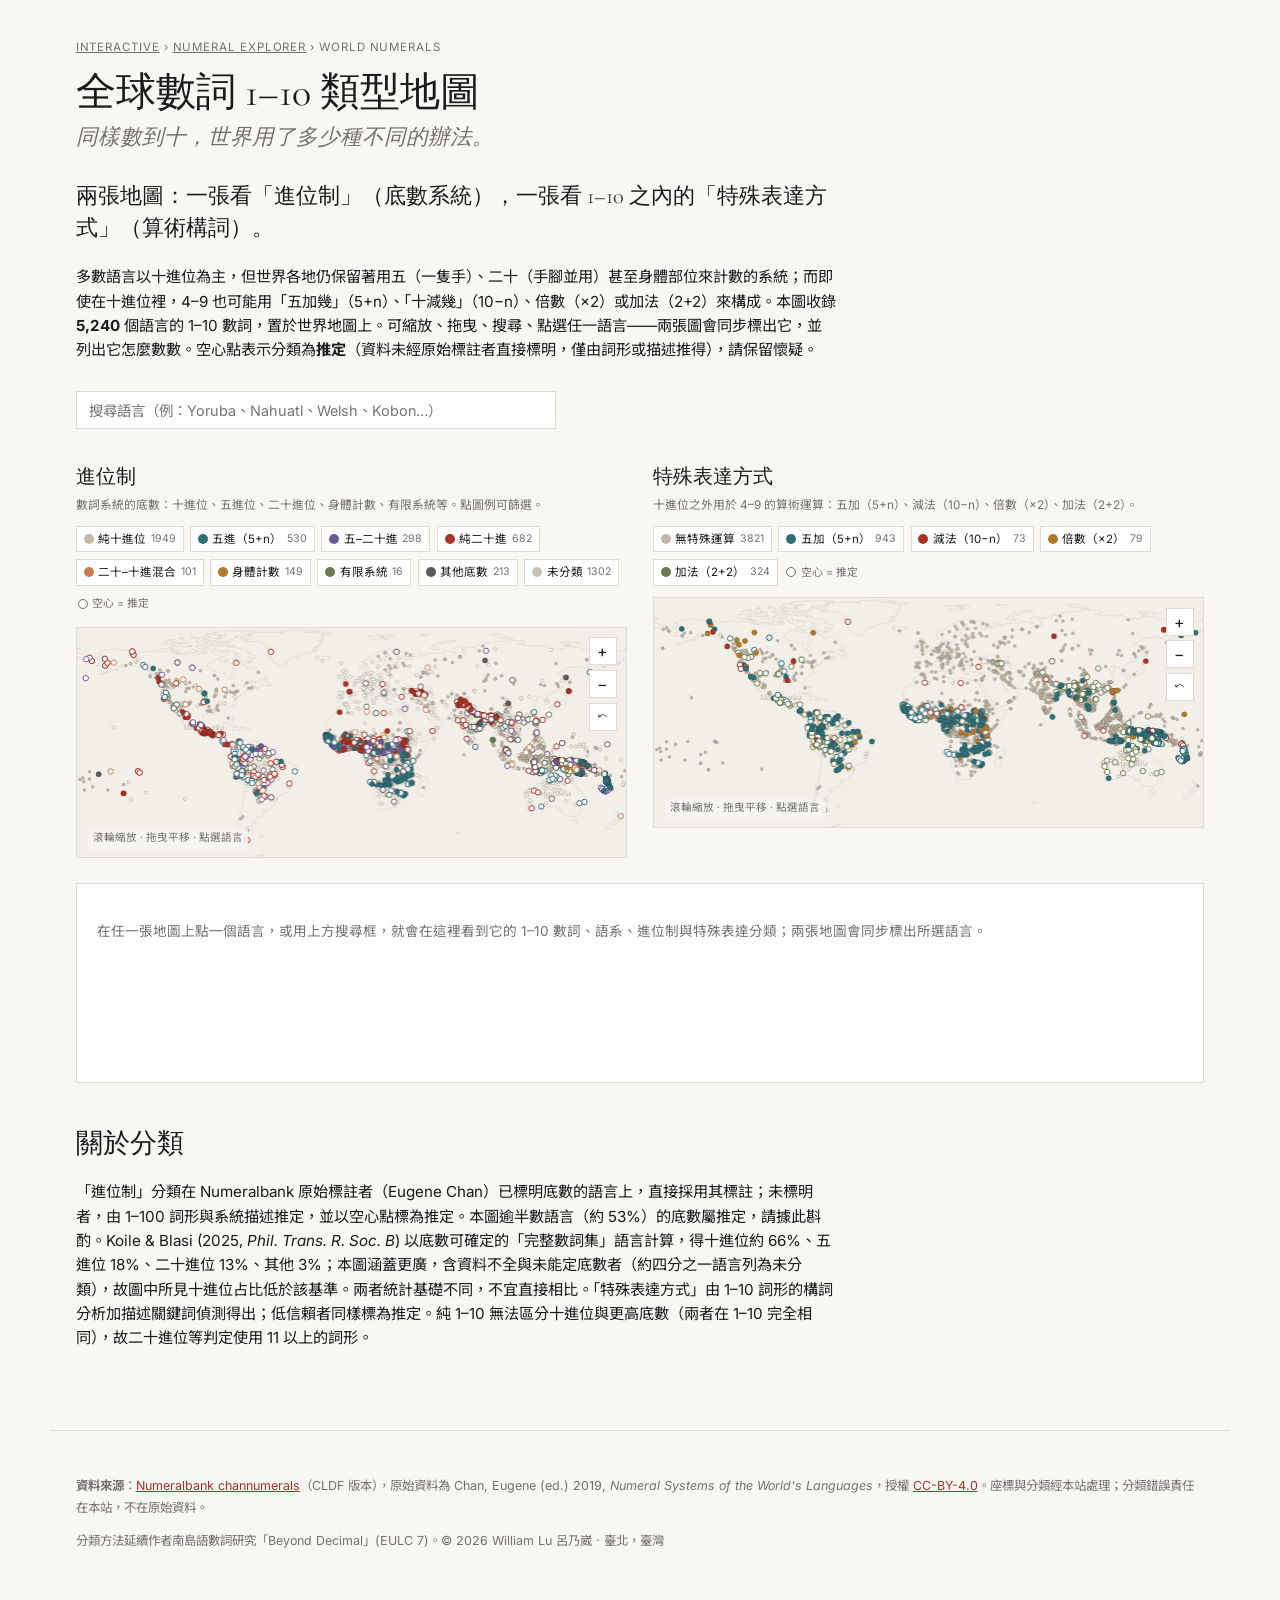
==== world-numerals/index.html @ 14493828 "Launch World Numerals: global 1–10 typology maps (5240 languages) Add the world-numerals/ interactiv" ====
<!DOCTYPE html>
<html lang="zh-TW">
<head>
  <meta charset="UTF-8">
  <meta name="viewport" content="width=device-width, initial-scale=1.0">
  <title>全球數詞 1–10 類型地圖 · 進位制與特殊表達 · William Lu 呂乃崴</title>
  <meta name="description" content="互動探索全球 5240 個語言的 1–10 數詞：一張依「進位制」（十進位／五進位／二十進位／身體計數…）上色，一張依「特殊表達方式」（5+n、10−n、×2、2+2）上色。資料源自 Numeralbank（Eugene Chan, Numeral Systems of the World's Languages, CC-BY-4.0）。比 WALS 進位地圖更細緻。">
  <meta name="author" content="William Lu 呂乃崴">
  <meta property="og:type" content="website">
  <meta property="og:title" content="全球數詞 1–10 類型地圖 · William Lu 呂乃崴">
  <meta property="og:description" content="5240 個語言、1–10 數詞、進位制與特殊表達雙地圖，可縮放、搜尋、點選。">

  <link rel="preconnect" href="https://fonts.googleapis.com">
  <link rel="preconnect" href="https://fonts.gstatic.com" crossorigin>
  <link href="https://fonts.googleapis.com/css2?family=Cormorant+Garamond:ital,wght@0,300;0,400;0,500;1,300;1,400&family=Inter:wght@400;500;600&family=Noto+Sans+TC:wght@400;500&display=swap" rel="stylesheet">

  <style>
    :root {
      --bg:#F8F7F4; --surface:#FFFFFF; --text:#1A1A1A; --text-muted:#747070;
      --accent:#A83226; --border:#E0DBD5;
      --font-sans:'Inter','Taipei Sans TC','Noto Sans TC',sans-serif;
      --font-serif:'Cormorant Garamond','Times New Roman',serif;
    }
    * { box-sizing: border-box; }
    html { -webkit-text-size-adjust: 100%; }
    body {
      margin: 0; background: var(--bg); color: var(--text);
      font-family: var(--font-sans); font-size: 15px; line-height: 1.6;
    }
    main { max-width: 1180px; margin: 0 auto; padding: 2.4rem 1.6rem 4rem; }
    a { color: var(--accent); }

    .breadcrumb { font-size: 0.72rem; letter-spacing: 0.08em; text-transform: uppercase; color: var(--text-muted); margin: 0 0 0.8rem; }
    h1 { font-family: var(--font-serif); font-weight: 400; font-size: 2.5rem; line-height: 1.1; margin: 0 0 0.4rem; }
    .hero-lead { font-family: var(--font-serif); font-style: italic; font-weight: 300; font-size: 1.35rem; color: var(--text-muted); margin: 0 0 1.6rem; }
    .intro p { max-width: 760px; font-size: 0.95rem; color: var(--text); }
    .intro .lead { font-family: var(--font-serif); font-size: 1.4rem; font-weight: 300; line-height: 1.4; }

    .controls { margin: 1.8rem 0 1.2rem; }
    .search-box {
      width: 100%; max-width: 480px; font-family: var(--font-sans); font-size: 0.9rem;
      padding: 0.6rem 0.8rem; border: 1px solid var(--border); background: var(--surface); color: var(--text);
    }
    .search-box:focus { outline: none; border-color: var(--accent); }
    .results { margin-top: 0.8rem; display: flex; flex-wrap: wrap; gap: 0.35rem; max-height: 120px; overflow-y: auto; }
    .res-chip { font-size: 0.74rem; padding: 0.22em 0.6em; border: 1px solid var(--border); background: var(--surface); cursor: pointer; }
    .res-chip:hover { border-color: var(--accent); color: var(--accent); }

    .maps { display: grid; grid-template-columns: 1fr 1fr; gap: 1.6rem; align-items: start; margin-bottom: 1.6rem; }
    .map-block { min-width: 0; }
    .map-title { font-family: var(--font-serif); font-size: 1.25rem; font-weight: 500; margin: 0; }
    .map-sub { font-size: 0.74rem; color: var(--text-muted); line-height: 1.5; margin: 0.2rem 0 0.7rem; }

    .legend { display: flex; flex-wrap: wrap; gap: 0.4rem; margin-bottom: 0.7rem; }
    .leg { display: inline-flex; align-items: center; gap: 0.4em; font-size: 0.72rem; padding: 0.28em 0.6em;
      border: 1px solid var(--border); background: var(--surface); cursor: pointer; user-select: none; }
    .leg:hover { border-color: var(--text-muted); }
    .leg.off { opacity: 0.32; }
    .leg .leg-dot { width: 10px; height: 10px; border-radius: 50%; flex-shrink: 0; }
    .leg .leg-n { color: var(--text-muted); font-size: 0.66rem; }
    .leg-note { font-size: 0.68rem; color: var(--text-muted); display: inline-flex; align-items: center; gap: 0.4em; padding: 0.28em 0.2em; }
    .leg-note .ring { width: 10px; height: 10px; border-radius: 50%; background: #fff; border: 1.5px solid var(--text-muted); }

    .map-wrap { position: relative; background: var(--surface); border: 1px solid var(--border); overflow: hidden; }
    .map { display: block; width: 100%; background: #F2EFE9; touch-action: none; cursor: grab; }
    .map.grabbing { cursor: grabbing; }

    .map-hint { position: absolute; left: 0.7rem; bottom: 0.5rem; font-size: 0.66rem; color: var(--text-muted);
      background: rgba(248,247,244,0.8); padding: 0.15em 0.5em; pointer-events: none; }
    .map-zoom { position: absolute; right: 0.6rem; top: 0.6rem; display: flex; flex-direction: column; gap: 0.3rem; }
    .map-zoom button { width: 28px; height: 28px; background: var(--surface); border: 1px solid var(--border); color: var(--text);
      font-size: 1rem; line-height: 1; cursor: pointer; font-family: var(--font-sans); }
    .map-zoom button:hover { border-color: var(--accent); color: var(--accent); }

    #tip { position: fixed; z-index: 50; pointer-events: none; background: var(--text); color: #fff; font-size: 0.72rem;
      padding: 0.3em 0.6em; border-radius: 2px; opacity: 0; transition: opacity 0.12s; white-space: nowrap; transform: translate(-50%,-130%); }

    .panel { background: var(--surface); border: 1px solid var(--border); padding: 1.3rem 1.3rem 1.5rem; min-height: 200px; }
    .panel .empty { color: var(--text-muted); font-size: 0.85rem; line-height: 1.8; }
    .panel-lang { font-family: var(--font-serif); font-size: 1.6rem; font-weight: 300; line-height: 1.15; margin-bottom: 0.2rem; }
    .panel-branch { font-size: 0.74rem; color: var(--text-muted); letter-spacing: 0.02em; margin-bottom: 0.9rem; }
    .pills { display: flex; flex-wrap: wrap; gap: 0.5rem; margin-bottom: 1.1rem; }
    .type-pill { display: inline-flex; align-items: center; gap: 0.45em; font-size: 0.72rem; padding: 0.25em 0.7em; border: 1px solid var(--border); }
    .type-pill .lab { color: var(--text-muted); font-size: 0.62rem; text-transform: uppercase; letter-spacing: 0.1em; }
    .type-dot { width: 9px; height: 9px; border-radius: 50%; flex-shrink: 0; }
    .num-grid { display: grid; grid-template-columns: repeat(2,1fr); grid-template-rows: repeat(5,auto); grid-auto-flow: column;
      gap: 1px; background: var(--border); border: 1px solid var(--border); }
    .num-cell { background: var(--surface); padding: 0.45rem 0.6rem; display: flex; align-items: baseline; gap: 0.5rem; }
    .num-k { font-family: var(--font-serif); font-size: 0.95rem; color: var(--accent); width: 1.1em; flex-shrink: 0; }
    .num-v { font-size: 0.86rem; word-break: break-word; }
    .num-v.none { color: var(--text-muted); font-style: italic; }
    .panel-note { font-size: 0.76rem; color: var(--text-muted); line-height: 1.6; margin-top: 0.9rem; }
    .panel-note a { color: var(--accent); }

    footer { max-width: 1180px; margin: 0 auto; padding: 2rem 1.6rem 3rem; border-top: 1px solid var(--border); color: var(--text-muted); font-size: 0.78rem; line-height: 1.7; }
    footer a { color: var(--accent); }
    .section-title { font-family: var(--font-serif); font-weight: 400; font-size: 1.7rem; margin: 2.4rem 0 0.6rem; }

    @media (max-width: 760px) {
      .maps { grid-template-columns: 1fr; }
      h1 { font-size: 1.9rem; }
    }
  </style>
</head>
<body>
  <main>
    <p class="breadcrumb"><a href="../interactive.html" style="color:var(--text-muted);">Interactive</a> › <a href="../numerals.html" style="color:var(--text-muted);">Numeral Explorer</a> › World Numerals</p>
    <h1>全球數詞 1–10 類型地圖</h1>
    <p class="hero-lead">同樣數到十，世界用了多少種不同的辦法。</p>

    <section class="intro">
      <p class="lead">兩張地圖：一張看「進位制」（底數系統），一張看 1–10 之內的「特殊表達方式」（算術構詞）。</p>
      <p>多數語言以十進位為主，但世界各地仍保留著用五（一隻手）、二十（手腳並用）甚至身體部位來計數的系統；而即使在十進位裡，4–9 也可能用「五加幾」（5+n）、「十減幾」（10−n）、倍數（×2）或加法（2+2）來構成。本圖收錄 <strong id="n-langs">5240</strong> 個語言的 1–10 數詞，置於世界地圖上。可縮放、拖曳、搜尋、點選任一語言——兩張圖會同步標出它，並列出它怎麼數數。空心點表示分類為<strong>推定</strong>（資料未經原始標註者直接標明，僅由詞形或描述推得），請保留懷疑。</p>
    </section>

    <div class="controls">
      <input type="text" id="search" class="search-box" placeholder="搜尋語言（例：Yoruba、Nahuatl、Welsh、Kobon…）" autocomplete="off">
      <div class="results" id="results"></div>
    </div>

    <div class="maps">
      <div class="map-block">
        <h3 class="map-title">進位制</h3>
        <p class="map-sub">數詞系統的底數：十進位、五進位、二十進位、身體計數、有限系統等。點圖例可篩選。</p>
        <div class="legend" id="legend-base"></div>
        <div class="map-wrap">
          <canvas class="map" id="map-base" role="img" aria-label="全球進位制地理分布地圖"></canvas>
          <div class="map-zoom"><button class="zoom-in" aria-label="放大">+</button><button class="zoom-out" aria-label="縮小">−</button><button class="zoom-reset" aria-label="重置" style="font-size:0.7rem;">⤺</button></div>
          <div class="map-hint">滾輪縮放 · 拖曳平移 · 點選語言</div>
        </div>
      </div>

      <div class="map-block">
        <h3 class="map-title">特殊表達方式</h3>
        <p class="map-sub">十進位之外用於 4–9 的算術運算：五加（5+n）、減法（10−n）、倍數（×2）、加法（2+2）。</p>
        <div class="legend" id="legend-special"></div>
        <div class="map-wrap">
          <canvas class="map" id="map-special" role="img" aria-label="全球特殊數詞表達方式地理分布地圖"></canvas>
          <div class="map-zoom"><button class="zoom-in" aria-label="放大">+</button><button class="zoom-out" aria-label="縮小">−</button><button class="zoom-reset" aria-label="重置" style="font-size:0.7rem;">⤺</button></div>
          <div class="map-hint">滾輪縮放 · 拖曳平移 · 點選語言</div>
        </div>
      </div>
    </div>

    <aside class="panel" id="panel">
      <p class="empty">在任一張地圖上點一個語言，或用上方搜尋框，就會在這裡看到它的 1–10 數詞、語系、進位制與特殊表達分類；兩張地圖會同步標出所選語言。</p>
    </aside>

    <h2 class="section-title">關於分類</h2>
    <div class="intro">
      <p>「進位制」分類在 Numeralbank 原始標註者（Eugene Chan）已標明底數的語言上，直接採用其標註；未標明者，由 1–100 詞形與系統描述推定，並以空心點標為推定。本圖逾半數語言（約 53%）的底數屬推定，請據此斟酌。Koile &amp; Blasi (2025, <em>Phil. Trans. R. Soc. B</em>) 以底數可確定的「完整數詞集」語言計算，得十進位約 66%、五進位 18%、二十進位 13%、其他 3%；本圖涵蓋更廣，含資料不全與未能定底數者（約四分之一語言列為未分類），故圖中所見十進位占比低於該基準。兩者統計基礎不同，不宜直接相比。「特殊表達方式」由 1–10 詞形的構詞分析加描述關鍵詞偵測得出；低信賴者同樣標為推定。純 1–10 無法區分十進位與更高底數（兩者在 1–10 完全相同），故二十進位等判定使用 11 以上的詞形。</p>
    </div>
  </main>

  <footer>
    <p><strong>資料來源</strong>：<a href="https://github.com/numeralbank/channumerals" target="_blank" rel="noopener">Numeralbank channumerals</a>（CLDF 版本），原始資料為 Chan, Eugene (ed.) 2019, <em>Numeral Systems of the World's Languages</em>，授權 <a href="https://creativecommons.org/licenses/by/4.0/" target="_blank" rel="noopener">CC-BY-4.0</a>。座標與分類經本站處理；分類錯誤責任在本站，不在原始資料。</p>
    <p>分類方法延續作者南島語數詞研究「Beyond Decimal」(EULC 7)。© 2026 William Lu 呂乃崴 · 臺北，臺灣</p>
  </footer>

  <div id="tip"></div>

  <script>
  (function () {
    "use strict";
    // ── world equirectangular projection (degrees → map units, 1000×417 space) ──
    const VB_W = 1000, LON0 = -180, LAT0 = 85;
    const SCALE = VB_W / 360;
    const VB_H = Math.round((LAT0 - (-65)) * SCALE);  // ≈417
    const RATIO = VB_H / VB_W;
    const sx = lon => (lon - LON0) * SCALE;
    const sy = lat => (LAT0 - lat) * SCALE;
    const TAU = Math.PI * 2;

    const BASE_META = {
      decimal:           { zh: "純十進位",      color: "#C2B8A6", bg: true },
      quinary:           { zh: "五進（5+n）",   color: "#2F6E78" },
      quinary_vigesimal: { zh: "五–二十進",     color: "#6B5B95" },
      vigesimal_pure:    { zh: "純二十進",       color: "#A83226" },
      vigesimal_decimal: { zh: "二十–十進混合", color: "#CB7A52" },
      body_tally:        { zh: "身體計數",       color: "#B07A2E" },
      restricted:        { zh: "有限系統",       color: "#6B7D4F" },
      other:             { zh: "其他底數",       color: "#5A5A5A" },
      unknown:           { zh: "未分類",         color: "#C9C2B6", bg: true }
    };
    const BASE_ORDER = ["decimal","quinary","quinary_vigesimal","vigesimal_pure","vigesimal_decimal","body_tally","restricted","other","unknown"];

    const SPECIAL_META = {
      pure:        { zh: "無特殊運算", color: "#C2B8A6", bg: true },
      quinary:     { zh: "五加（5+n）", color: "#2F6E78" },
      subtractive: { zh: "減法（10−n）", color: "#A83226" },
      doubling:    { zh: "倍數（×2）",   color: "#B07A2E" },
      additive:    { zh: "加法（2+2）",  color: "#6B7D4F" }
    };
    const SPECIAL_ORDER = ["pure","quinary","subtractive","doubling","additive"];

    const REGIONS = [
      ["West Africa", -3, 9], ["Mesoamerica", -97, 18], ["Amazonia", -62, -6],
      ["New Guinea", 142, -6], ["Caucasus", 44, 42], ["SE Asia", 103, 14],
      ["Australia", 134, -25], ["Europe", 12, 49]
    ];

    const panel = document.getElementById("panel");
    const resultsEl = document.getElementById("results");
    const searchEl = document.getElementById("search");
    const tip = document.getElementById("tip");

    let DATA = null, BYID = {}, COAST = null, selected = null, dragMoved = false;
    const maps = [];
    function moveTip(e) { tip.style.left = e.clientX + "px"; tip.style.top = e.clientY + "px"; }
    function hideTip() { tip.style.opacity = "0"; }
    function esc(s) { return String(s).replace(/[&<>"]/g, c => ({ "&": "&amp;", "<": "&lt;", ">": "&gt;", '"': "&quot;" }[c])); }

    Promise.all([
      fetch("world_numerals.json").then(r => r.json()),
      fetch("world_coastline.json").then(r => r.json())
    ]).then(([langs, coast]) => {
      DATA = langs;
      BYID = Object.fromEntries(langs.map(L => [L.id, L]));
      langs.forEach(L => { L._x = sx(L.lon); L._y = sy(L.lat); });          // precompute map coords
      COAST = coast.segments.map(seg => seg.map(c => [sx(c[0]), sy(c[1])])); // precompute coastline
      document.getElementById("n-langs").textContent = langs.length.toLocaleString();
      maps.push(makeMap("base", { canvasId: "map-base", legendId: "legend-base", meta: BASE_META, order: BASE_ORDER, field: "base", uncField: "base_unc" }));
      maps.push(makeMap("special", { canvasId: "map-special", legendId: "legend-special", meta: SPECIAL_META, order: SPECIAL_ORDER, field: "special", uncField: "special_unc" }));
      for (const mp of maps) { mp.buildLegend(); mp.resize(); }
      if (document.fonts && document.fonts.ready) document.fonts.ready.then(() => maps.forEach(m => m.draw()));
    }).catch(err => {
      panel.innerHTML = '<p class="empty">資料載入失敗。若是在本機直接以檔案開啟，瀏覽器會擋住 JSON 載入；請改用本地伺服器或部署後的網址（GitHub Pages）瀏覽。<br><br>' + esc(String(err)) + '</p>';
    });

    function makeMap(dimKey, cfg) {
      const canvas = document.getElementById(cfg.canvasId);
      const ctx = canvas.getContext("2d");
      const wrap = canvas.parentNode;
      let cssW = 0, cssH = 0, dpr = 1;
      let view = { x: 0, y: 0, w: VB_W, h: VB_H };
      const active = new Set();
      const legendEl = document.getElementById(cfg.legendId);
      const catOf = L => L[cfg.field] || (dimKey === "base" ? "unknown" : "pure");
      const isBg = cat => !!(cfg.meta[cat] && cfg.meta[cat].bg);
      const colorOf = cat => (cfg.meta[cat] && cfg.meta[cat].color) || "#c4bcae";
      const X = mx => (mx - view.x) / view.w * cssW;
      const Y = my => (my - view.y) / view.h * cssH;

      function resize() {
        cssW = canvas.clientWidth || wrap.clientWidth;
        cssH = Math.round(cssW * RATIO);
        canvas.style.height = cssH + "px";
        dpr = window.devicePixelRatio || 1;
        canvas.width = Math.round(cssW * dpr);
        canvas.height = Math.round(cssH * dpr);
        draw();
      }

      function pass(wantBg, q) {
        for (const L of DATA) {
          const cat = catOf(L);
          if (isBg(cat) !== wantBg) continue;
          if (active.size && !active.has(cat)) continue;
          if (q && L.name.toLowerCase().indexOf(q) < 0) continue;
          const px = X(L._x), py = Y(L._y);
          if (px < -4 || px > cssW + 4 || py < -4 || py > cssH + 4) continue;
          const r = wantBg ? 1.5 : 2.7;
          ctx.beginPath();
          ctx.arc(px, py, r, 0, TAU);
          if (L[cfg.uncField]) {
            ctx.fillStyle = "#fff"; ctx.fill();
            ctx.lineWidth = 1; ctx.strokeStyle = colorOf(cat); ctx.stroke();
          } else {
            ctx.fillStyle = colorOf(cat); ctx.fill();
            ctx.lineWidth = 0.4; ctx.strokeStyle = "rgba(0,0,0,0.28)"; ctx.stroke();
          }
        }
      }

      function draw() {
        if (!cssW) return;
        ctx.setTransform(dpr, 0, 0, dpr, 0, 0);
        ctx.clearRect(0, 0, cssW, cssH);
        ctx.fillStyle = "#F2EFE9"; ctx.fillRect(0, 0, cssW, cssH);
        // coastline
        ctx.strokeStyle = "#d7d0c4"; ctx.lineWidth = 0.5; ctx.beginPath();
        for (const seg of COAST) {
          for (let i = 0; i < seg.length; i++) {
            const px = X(seg[i][0]), py = Y(seg[i][1]);
            if (i) ctx.lineTo(px, py); else ctx.moveTo(px, py);
          }
        }
        ctx.stroke();
        // region labels
        ctx.fillStyle = "#a89e8c"; ctx.font = 'italic 9px "Cormorant Garamond",serif'; ctx.textAlign = "center";
        for (const [name, lon, lat] of REGIONS) ctx.fillText(name, X(sx(lon)), Y(sy(lat)));
        // points
        const q = searchEl.value.trim().toLowerCase();
        pass(true, q); pass(false, q);
        // selection ring
        if (selected && BYID[selected]) {
          const L = BYID[selected];
          ctx.beginPath(); ctx.arc(X(L._x), Y(L._y), 5, 0, TAU);
          ctx.lineWidth = 1.8; ctx.strokeStyle = "#1A1A1A"; ctx.stroke();
        }
      }

      function pick(clientX, clientY) {
        const r = canvas.getBoundingClientRect();
        const mx = view.x + (clientX - r.left) / cssW * view.w;
        const my = view.y + (clientY - r.top) / cssH * view.h;
        const tol = view.w / cssW * 7;
        let best = null, bestD = tol * tol;
        for (const L of DATA) {
          if (active.size && !active.has(catOf(L))) continue;
          const dx = L._x - mx, dy = L._y - my, d = dx * dx + dy * dy;
          if (d < bestD) { bestD = d; best = L; }
        }
        return best;
      }

      function clampView() {
        view.w = Math.min(VB_W, Math.max(VB_W * 0.05, view.w));
        view.h = view.w * RATIO;
        view.x = Math.min(VB_W - view.w, Math.max(0, view.x));
        view.y = Math.min(VB_H - view.h, Math.max(0, view.y));
      }
      function zoomAt(factor, cx, cy) {
        const mx = view.x + cx / cssW * view.w, my = view.y + cy / cssH * view.h;
        view.w *= factor; clampView();
        view.x = mx - cx / cssW * view.w; view.y = my - cy / cssH * view.h;
        clampView(); draw();
      }
      canvas.addEventListener("wheel", e => {
        e.preventDefault();
        const r = canvas.getBoundingClientRect();
        zoomAt(e.deltaY > 0 ? 1.15 : 0.87, e.clientX - r.left, e.clientY - r.top);
      }, { passive: false });
      wrap.querySelector(".zoom-in").onclick = () => zoomAt(0.8, cssW / 2, cssH / 2);
      wrap.querySelector(".zoom-out").onclick = () => zoomAt(1.25, cssW / 2, cssH / 2);
      wrap.querySelector(".zoom-reset").onclick = () => { view = { x: 0, y: 0, w: VB_W, h: VB_H }; draw(); };

      let drag = null;
      canvas.addEventListener("pointerdown", e => {
        drag = { x: e.clientX, y: e.clientY, vx: view.x, vy: view.y };
        dragMoved = false; canvas.classList.add("grabbing");
      });
      window.addEventListener("pointermove", e => {
        if (!drag) return;
        const r = canvas.getBoundingClientRect();
        const ddx = e.clientX - drag.x, ddy = e.clientY - drag.y;
        if (Math.abs(ddx) > 3 || Math.abs(ddy) > 3) dragMoved = true;
        view.x = drag.vx - ddx / r.width * view.w;
        view.y = drag.vy - ddy / r.height * view.h;
        clampView(); draw();
      });
      function endDrag() { drag = null; canvas.classList.remove("grabbing"); }
      window.addEventListener("pointerup", endDrag);
      window.addEventListener("pointercancel", endDrag);

      canvas.addEventListener("click", e => { if (dragMoved) return; const L = pick(e.clientX, e.clientY); if (L) select(L.id); });
      canvas.addEventListener("mousemove", e => {
        if (drag) return;
        const L = pick(e.clientX, e.clientY);
        if (L) {
          const m = cfg.meta[catOf(L)];
          tip.textContent = L.name + (m ? " · " + m.zh : "") + (L[cfg.uncField] ? "（推定）" : "");
          tip.style.opacity = "1"; moveTip(e); canvas.style.cursor = "pointer";
        } else { hideTip(); canvas.style.cursor = drag ? "grabbing" : "grab"; }
      });
      canvas.addEventListener("mouseleave", hideTip);

      function buildLegend() {
        const counts = {}; cfg.order.forEach(k => counts[k] = 0);
        for (const L of DATA) { const k = catOf(L); if (k in counts) counts[k]++; }
        legendEl.innerHTML = "";
        for (const k of cfg.order) {
          const m = cfg.meta[k]; if (!m) continue;
          const b = document.createElement("div");
          b.className = "leg"; b.dataset.k = k;
          b.innerHTML = '<span class="leg-dot" style="background:' + m.color + '"></span><span>' + m.zh + '</span><span class="leg-n">' + counts[k] + '</span>';
          b.addEventListener("click", () => toggle(k));
          legendEl.appendChild(b);
        }
        const note = document.createElement("div");
        note.className = "leg-note";
        note.innerHTML = '<span class="ring"></span>空心 = 推定';
        legendEl.appendChild(note);
      }
      function toggle(k) {
        if (active.has(k)) active.delete(k); else active.add(k);
        [...legendEl.children].forEach(c => { if (!c.dataset.k) return; const on = active.size === 0 || active.has(c.dataset.k); c.classList.toggle("off", !on); });
        draw();
      }

      if (window.ResizeObserver) new ResizeObserver(() => resize()).observe(wrap);

      return { dimKey, draw, resize, buildLegend, focusOn(L) { view.w = Math.min(view.w, VB_W * 0.22); clampView(); view.x = L._x - view.w / 2; view.y = L._y - view.h / 2; clampView(); draw(); } };
    }

    searchEl.addEventListener("input", () => { for (const mp of maps) mp.draw(); renderResults(); });
    function renderResults() {
      const q = searchEl.value.trim().toLowerCase();
      resultsEl.innerHTML = "";
      if (!q) return;
      const hits = DATA.filter(L => L.name.toLowerCase().indexOf(q) >= 0).slice(0, 50);
      for (const L of hits) {
        const chip = document.createElement("span");
        chip.className = "res-chip"; chip.textContent = L.name;
        chip.addEventListener("click", () => select(L.id));
        resultsEl.appendChild(chip);
      }
      if (!hits.length) resultsEl.innerHTML = '<span class="res-chip" style="cursor:default;color:var(--text-muted)">查無此語言</span>';
    }

    function select(id) {
      const L = BYID[id]; if (!L) return;
      selected = id;
      for (const mp of maps) mp.focusOn(L);
      renderPanel(L);
      if (window.innerWidth <= 760) panel.scrollIntoView({ behavior: "smooth", block: "nearest" });
    }

    function renderPanel(L) {
      const bm = BASE_META[L.base] || BASE_META.unknown;
      const sm = SPECIAL_META[L.special] || SPECIAL_META.pure;
      const dot = (m, unc) => '<span class="type-dot" style="' + (unc ? 'background:#fff;border:1.5px solid ' + m.color : 'background:' + m.color) + '"></span>';
      let html = '<div class="panel-lang">' + esc(L.name) + '</div>';
      html += '<div class="panel-branch">' + esc(L.family || "·") + (L.area ? ' · ' + esc(L.area) : '') + '</div>';
      html += '<div class="pills">';
      html += '<div class="type-pill"><span class="lab">進位</span>' + dot(bm, L.base_unc) + esc(bm.zh) + (L.base_unc ? '（推定）' : '') + '</div>';
      html += '<div class="type-pill"><span class="lab">表達</span>' + dot(sm, L.special_unc) + esc(sm.zh) + (L.special_unc ? '（推定）' : '') + '</div>';
      html += '</div>';
      html += '<div class="num-grid">';
      for (let i = 1; i <= 10; i++) {
        const v = L.num[i] || "";
        html += '<div class="num-cell"><span class="num-k">' + i + '</span><span class="num-v' + (v ? '' : ' none') + '">' + (v ? esc(v) : '·') + '</span></div>';
      }
      html += '</div>';
      if (L.glottocode) html += '<p class="panel-note"><a href="https://glottolog.org/resource/languoid/id/' + esc(L.glottocode) + '" target="_blank" rel="noopener">Glottolog: ' + esc(L.glottocode) + ' ↗</a></p>';
      panel.innerHTML = html;
    }

    window.addEventListener("resize", () => { for (const mp of maps) mp.resize(); });
  })();
  </script>
</body>
</html>
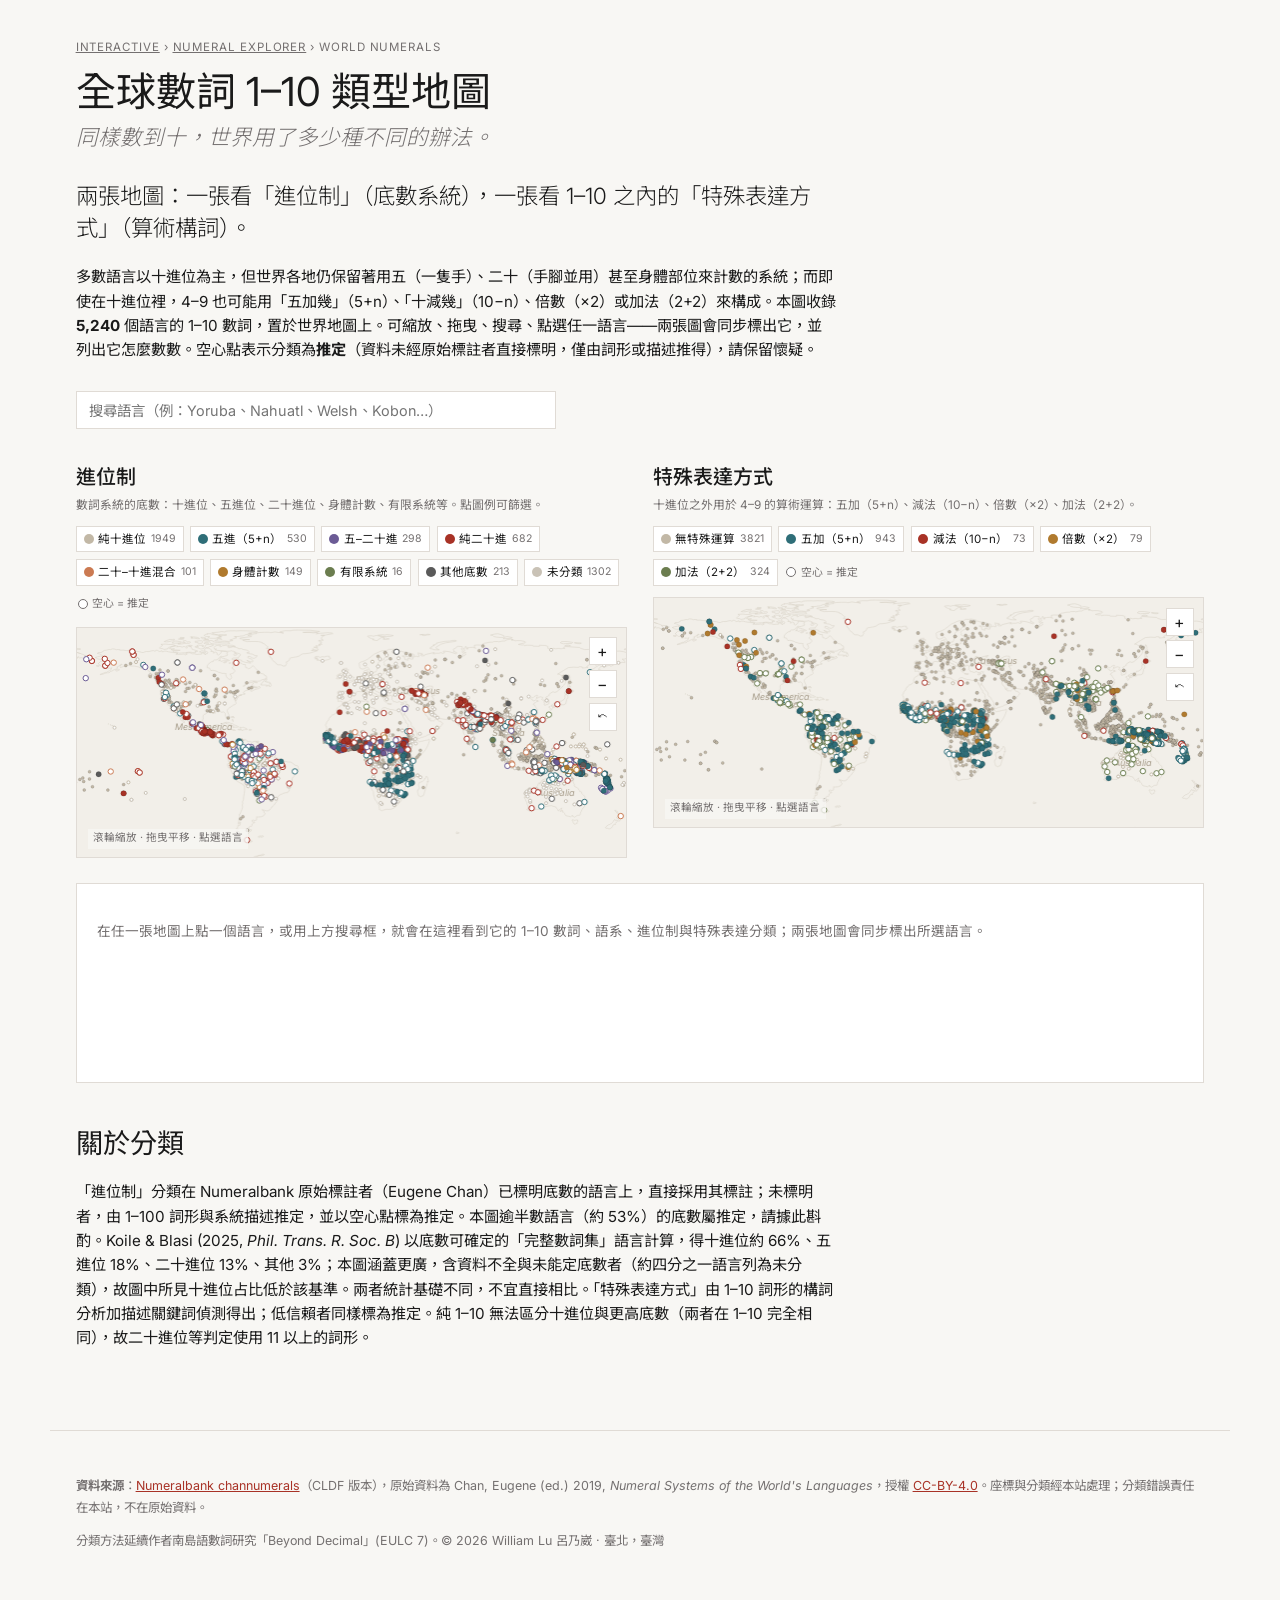
==== commit 033d6933: "更新網站字體 logo 與 Silhouette 資產" ====
--- a/world-numerals/index.html
+++ b/world-numerals/index.html
@@ -18,8 +18,7 @@
     :root {
       --bg:#F8F7F4; --surface:#FFFFFF; --text:#1A1A1A; --text-muted:#747070;
       --accent:#A83226; --border:#E0DBD5;
-      --font-sans:'Inter','Taipei Sans TC','Noto Sans TC',sans-serif;
-      --font-serif:'Cormorant Garamond','Times New Roman',serif;
+      --font-sans:'Inter','Taipei Sans TC','Microsoft JhengHei','Noto Sans TC',sans-serif;
     }
     * { box-sizing: border-box; }
     html { -webkit-text-size-adjust: 100%; }
@@ -31,10 +30,10 @@
     a { color: var(--accent); }
 
     .breadcrumb { font-size: 0.72rem; letter-spacing: 0.08em; text-transform: uppercase; color: var(--text-muted); margin: 0 0 0.8rem; }
-    h1 { font-family: var(--font-serif); font-weight: 400; font-size: 2.5rem; line-height: 1.1; margin: 0 0 0.4rem; }
-    .hero-lead { font-family: var(--font-serif); font-style: italic; font-weight: 300; font-size: 1.35rem; color: var(--text-muted); margin: 0 0 1.6rem; }
+    h1 { font-family: var(--font-sans); font-weight: 400; font-size: 2.5rem; line-height: 1.1; margin: 0 0 0.4rem; }
+    .hero-lead { font-family: var(--font-sans); font-style: italic; font-weight: 300; font-size: 1.35rem; color: var(--text-muted); margin: 0 0 1.6rem; }
     .intro p { max-width: 760px; font-size: 0.95rem; color: var(--text); }
-    .intro .lead { font-family: var(--font-serif); font-size: 1.4rem; font-weight: 300; line-height: 1.4; }
+    .intro .lead { font-family: var(--font-sans); font-size: 1.4rem; font-weight: 300; line-height: 1.4; }
 
     .controls { margin: 1.8rem 0 1.2rem; }
     .search-box {
@@ -48,7 +47,7 @@
 
     .maps { display: grid; grid-template-columns: 1fr 1fr; gap: 1.6rem; align-items: start; margin-bottom: 1.6rem; }
     .map-block { min-width: 0; }
-    .map-title { font-family: var(--font-serif); font-size: 1.25rem; font-weight: 500; margin: 0; }
+    .map-title { font-family: var(--font-sans); font-size: 1.25rem; font-weight: 500; margin: 0; }
     .map-sub { font-size: 0.74rem; color: var(--text-muted); line-height: 1.5; margin: 0.2rem 0 0.7rem; }
 
     .legend { display: flex; flex-wrap: wrap; gap: 0.4rem; margin-bottom: 0.7rem; }
@@ -77,7 +76,7 @@
 
     .panel { background: var(--surface); border: 1px solid var(--border); padding: 1.3rem 1.3rem 1.5rem; min-height: 200px; }
     .panel .empty { color: var(--text-muted); font-size: 0.85rem; line-height: 1.8; }
-    .panel-lang { font-family: var(--font-serif); font-size: 1.6rem; font-weight: 300; line-height: 1.15; margin-bottom: 0.2rem; }
+    .panel-lang { font-family: var(--font-sans); font-size: 1.6rem; font-weight: 300; line-height: 1.15; margin-bottom: 0.2rem; }
     .panel-branch { font-size: 0.74rem; color: var(--text-muted); letter-spacing: 0.02em; margin-bottom: 0.9rem; }
     .pills { display: flex; flex-wrap: wrap; gap: 0.5rem; margin-bottom: 1.1rem; }
     .type-pill { display: inline-flex; align-items: center; gap: 0.45em; font-size: 0.72rem; padding: 0.25em 0.7em; border: 1px solid var(--border); }
@@ -86,7 +85,7 @@
     .num-grid { display: grid; grid-template-columns: repeat(2,1fr); grid-template-rows: repeat(5,auto); grid-auto-flow: column;
       gap: 1px; background: var(--border); border: 1px solid var(--border); }
     .num-cell { background: var(--surface); padding: 0.45rem 0.6rem; display: flex; align-items: baseline; gap: 0.5rem; }
-    .num-k { font-family: var(--font-serif); font-size: 0.95rem; color: var(--accent); width: 1.1em; flex-shrink: 0; }
+    .num-k { font-family: var(--font-sans); font-size: 0.95rem; color: var(--accent); width: 1.1em; flex-shrink: 0; }
     .num-v { font-size: 0.86rem; word-break: break-word; }
     .num-v.none { color: var(--text-muted); font-style: italic; }
     .panel-note { font-size: 0.76rem; color: var(--text-muted); line-height: 1.6; margin-top: 0.9rem; }
@@ -94,7 +93,7 @@
 
     footer { max-width: 1180px; margin: 0 auto; padding: 2rem 1.6rem 3rem; border-top: 1px solid var(--border); color: var(--text-muted); font-size: 0.78rem; line-height: 1.7; }
     footer a { color: var(--accent); }
-    .section-title { font-family: var(--font-serif); font-weight: 400; font-size: 1.7rem; margin: 2.4rem 0 0.6rem; }
+    .section-title { font-family: var(--font-sans); font-weight: 400; font-size: 1.7rem; margin: 2.4rem 0 0.6rem; }
 
     @media (max-width: 760px) {
       .maps { grid-template-columns: 1fr; }
@@ -287,7 +286,7 @@
         }
         ctx.stroke();
         // region labels
-        ctx.fillStyle = "#a89e8c"; ctx.font = 'italic 9px "Cormorant Garamond",serif'; ctx.textAlign = "center";
+        ctx.fillStyle = "#a89e8c"; ctx.font = 'italic 9px Inter,sans-serif'; ctx.textAlign = "center";
         for (const [name, lon, lat] of REGIONS) ctx.fillText(name, X(sx(lon)), Y(sy(lat)));
         // points
         const q = searchEl.value.trim().toLowerCase();
